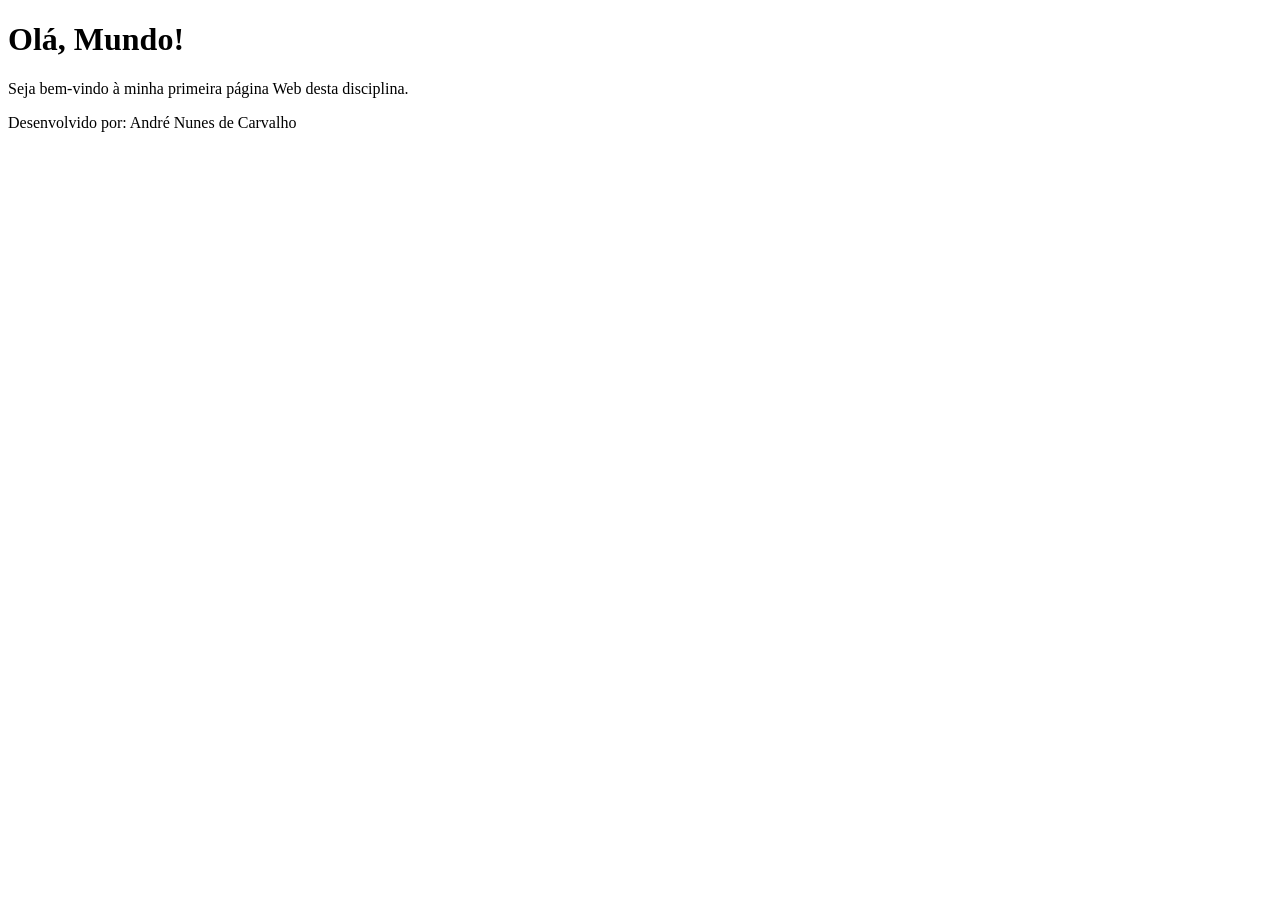
==== index.html @ 7419716b "Add files via upload" ====
<!DOCTYPE html>
<html lang="pt-BR">
<head>
    <meta charset="UTF-8">
    <title>Atividade 1 - Programação Web</title>
</head>
<body>
    <h1>Olá, Mundo!</h1>
    <p>Seja bem-vindo à minha primeira página Web desta disciplina.</p>
    <p>Desenvolvido por: André Nunes de Carvalho</p>
</body>
</html>
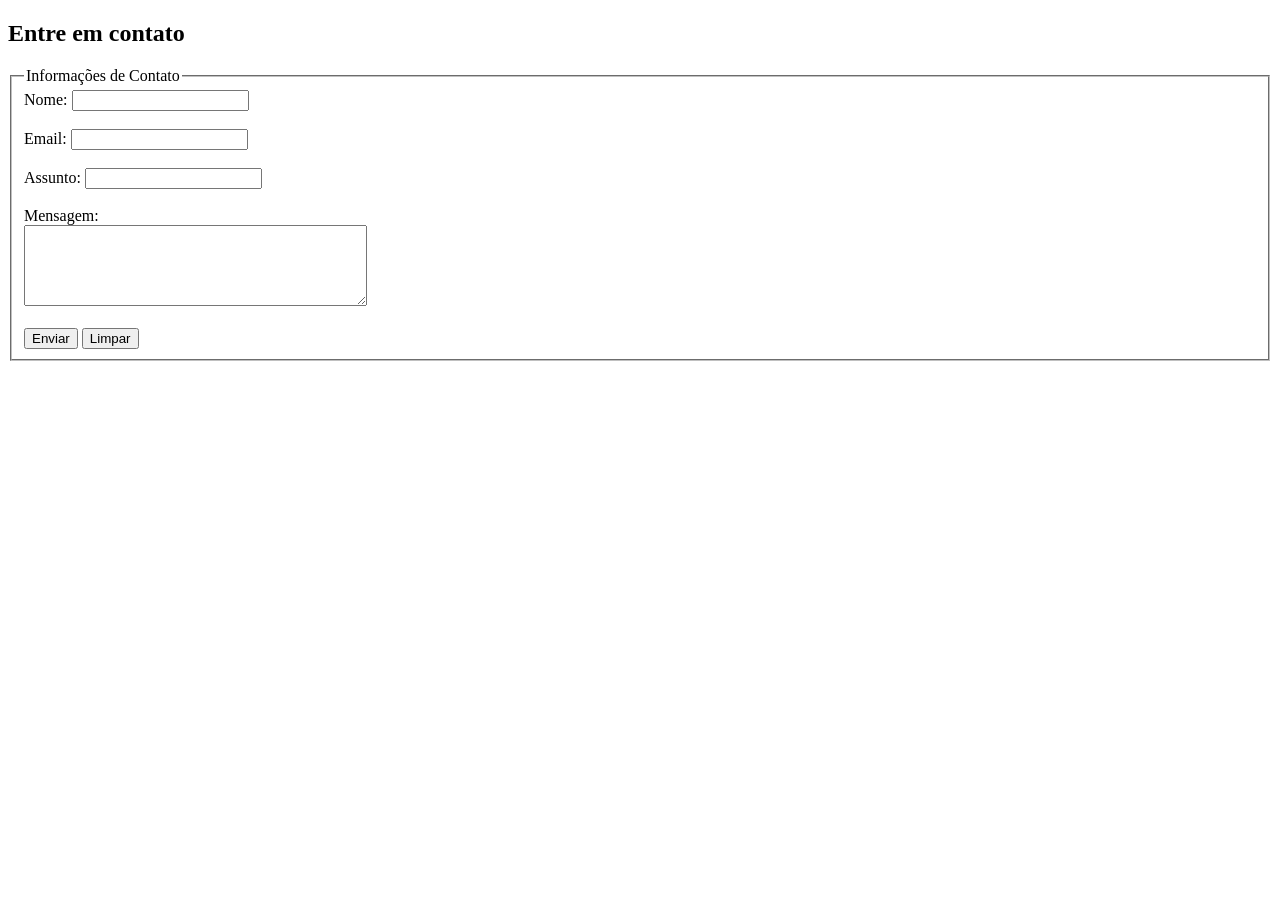
==== commit 2019197a: "Add files via upload "Atualiza index.html com a secção de contacto"" ====
--- a/index.html
+++ b/index.html
@@ -2,11 +2,41 @@
 <html lang="pt-BR">
 <head>
     <meta charset="UTF-8">
-    <title>Atividade 1 - Programação Web</title>
+    <meta name="viewport" content="width=device-width, initial-scale=1.0">
+    <title>Página Pessoal - Contato</title>
 </head>
 <body>
-    <h1>Olá, Mundo!</h1>
-    <p>Seja bem-vindo à minha primeira página Web desta disciplina.</p>
-    <p>Desenvolvido por: André Nunes de Carvalho</p>
+
+    <section>
+        <h2>Entre em contato</h2>
+
+        <form>
+            <fieldset>
+                <legend>Informações de Contato</legend>
+
+                <label for="nome">Nome:</label>
+                <input type="text" id="nome" name="nome">
+                <br><br>
+
+                <label for="email">Email:</label>
+                <input type="email" id="email" name="email" required>
+                <br><br>
+
+                <label for="assunto">Assunto:</label>
+                <input type="text" id="assunto" name="assunto">
+                <br><br>
+
+                <label for="mensagem">Mensagem:</label>
+                <br>
+                <textarea id="mensagem" name="mensagem" rows="5" cols="40"></textarea>
+                <br><br>
+
+                <button type="submit">Enviar</button>
+                <button type="reset">Limpar</button>
+
+            </fieldset>
+        </form>
+    </section>
+
 </body>
 </html>
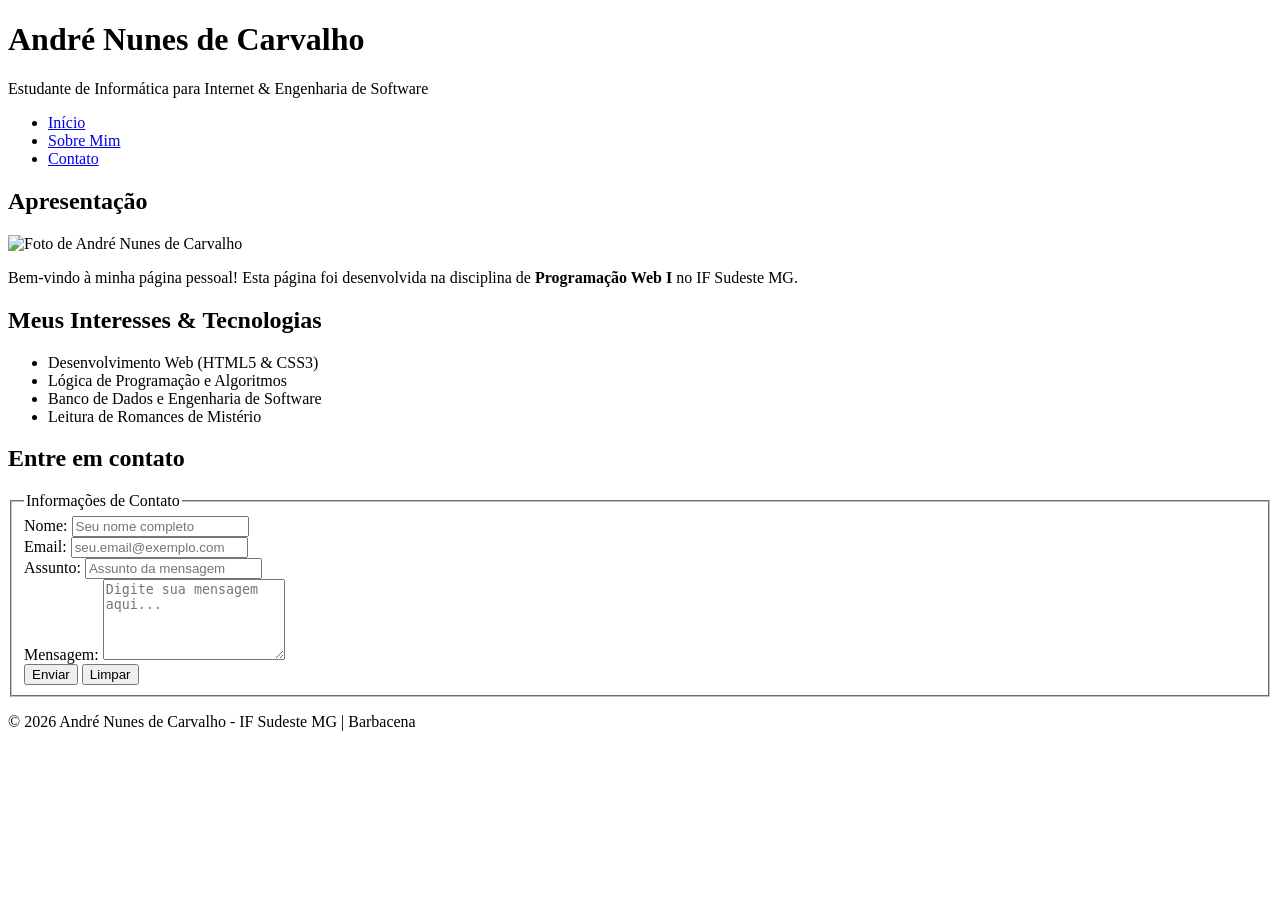
==== commit a9b0141d: "Update index.html" ====
--- a/index.html
+++ b/index.html
@@ -3,40 +3,89 @@
 <head>
     <meta charset="UTF-8">
     <meta name="viewport" content="width=device-width, initial-scale=1.0">
-    <title>Página Pessoal - Contato</title>
+    <title>Página Pessoal - André Nunes de Carvalho</title>
+    <!-- Requisito 1: Vinculação da folha de estilos externa -->
+    <link rel="stylesheet" href="css/style.css">
 </head>
 <body>
 
-    <section>
-        <h2>Entre em contato</h2>
+    <!-- Requisito 2 e 7: Cabeçalho e Navegação -->
+    <header id="cabecalho-principal">
+        <h1>André Nunes de Carvalho</h1>
+        <p class="subtitulo-cabecalho">Estudante de Informática para Internet & Engenharia de Software</p>
+        <nav class="menu-navegacao">
+            <ul>
+                <li><a href="index.html" class="ativo">Início</a></li>
+                <li><a href="sobre.html">Sobre Mim</a></li>
+                <li><a href="#contato">Contato</a></li>
+            </ul>
+        </nav>
+    </header>
 
-        <form>
-            <fieldset>
-                <legend>Informações de Contato</legend>
+    <!-- Conteúdo Principal -->
+    <main class="conteudo-principal">
 
-                <label for="nome">Nome:</label>
-                <input type="text" id="nome" name="nome">
-                <br><br>
+        <!-- Requisito 3 e 4: Apresentação com Imagem e Texto -->
+        <section class="secao-cartao">
+            <h2>Apresentação</h2>
+            <img src="img/foto.jpg" alt="Foto de André Nunes de Carvalho" class="foto-perfil">
+            <p>Bem-vindo à minha página pessoal! Esta página foi desenvolvida na disciplina de <strong>Programação Web I</strong> no IF Sudeste MG.</p>
+        </section>
 
-                <label for="email">Email:</label>
-                <input type="email" id="email" name="email" required>
-                <br><br>
+        <!-- Requisito 3: Lista de Interesses -->
+        <section class="secao-cartao">
+            <h2>Meus Interesses & Tecnologias</h2>
+            <ul class="lista-interesses">
+                <li>Desenvolvimento Web (HTML5 & CSS3)</li>
+                <li>Lógica de Programação e Algoritmos</li>
+                <li>Banco de Dados e Engenharia de Software</li>
+                <li>Leitura de Romances de Mistério</li>
+            </ul>
+        </section>
 
-                <label for="assunto">Assunto:</label>
-                <input type="text" id="assunto" name="assunto">
-                <br><br>
+        <!-- Requisito 5: Formulário de Contato com FIELDSET e LEGEND (Seu código adaptado) -->
+        <section id="contato" class="secao-cartao secao-formulario">
+            <h2>Entre em contato</h2>
 
-                <label for="mensagem">Mensagem:</label>
-                <br>
-                <textarea id="mensagem" name="mensagem" rows="5" cols="40"></textarea>
-                <br><br>
+            <form action="#" method="post">
+                <fieldset>
+                    <legend>Informações de Contato</legend>
 
-                <button type="submit">Enviar</button>
-                <button type="reset">Limpar</button>
+                    <div class="campo-grupo">
+                        <label for="nome">Nome:</label>
+                        <input type="text" id="nome" name="nome" placeholder="Seu nome completo">
+                    </div>
 
-            </fieldset>
-        </form>
-    </section>
+                    <div class="campo-grupo">
+                        <label for="email">Email:</label>
+                        <input type="email" id="email" name="email" placeholder="seu.email@exemplo.com" required>
+                    </div>
+
+                    <div class="campo-grupo">
+                        <label for="assunto">Assunto:</label>
+                        <input type="text" id="assunto" name="assunto" placeholder="Assunto da mensagem">
+                    </div>
+
+                    <div class="campo-grupo">
+                        <label for="mensagem">Mensagem:</label>
+                        <textarea id="mensagem" name="mensagem" rows="5" placeholder="Digite sua mensagem aqui..."></textarea>
+                    </div>
+
+                    <div class="botoes-grupo">
+                        <button type="submit" class="btn btn-enviar">Enviar</button>
+                        <button type="reset" class="btn btn-limpar">Limpar</button>
+                    </div>
+
+                </fieldset>
+            </form>
+        </section>
+
+    </main>
+
+    <!-- Requisito 7: Rodapé -->
+    <footer id="rodape-principal">
+        <p>&copy; 2026 André Nunes de Carvalho - IF Sudeste MG | Barbacena</p>
+    </footer>
 
 </body>
-</html>+</html>
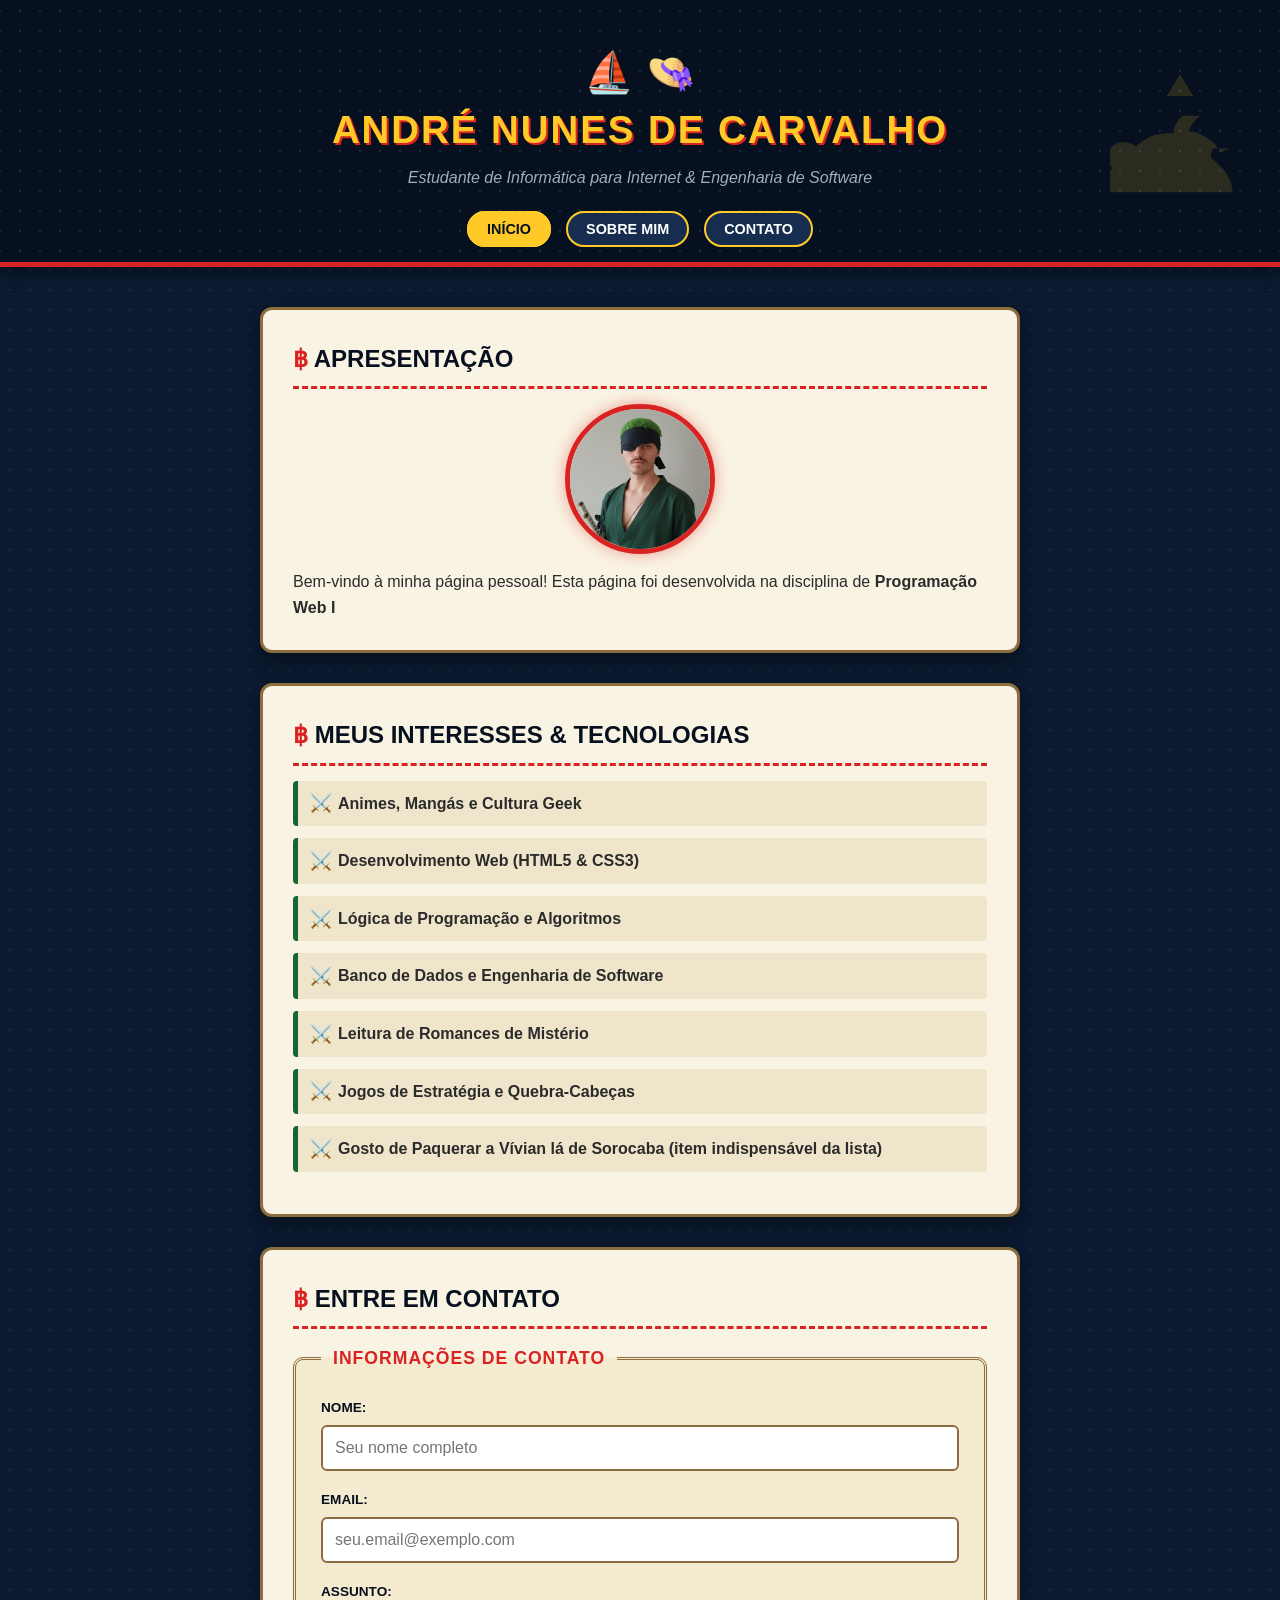
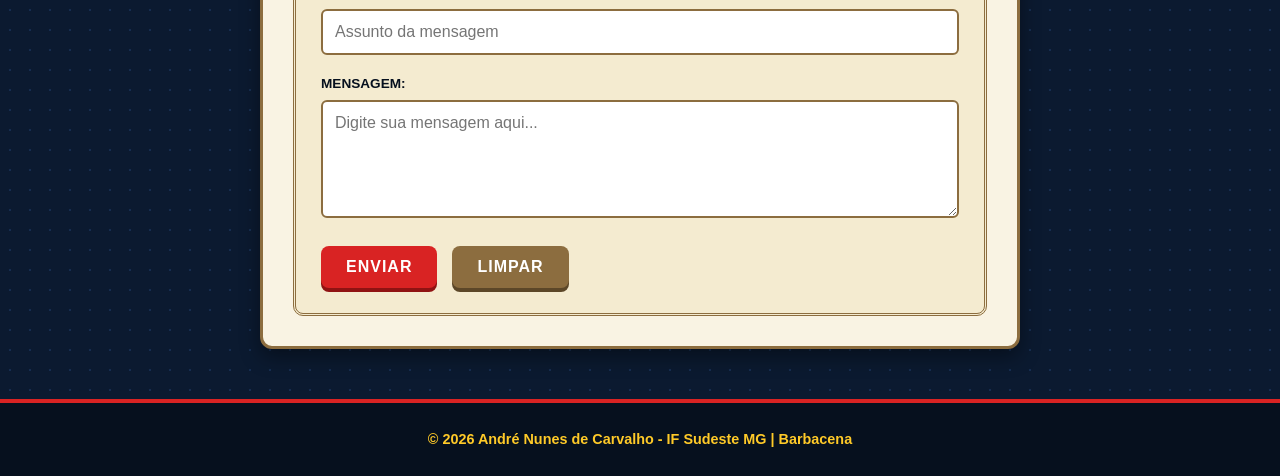
==== commit f2a3f011: "Add files via upload estilização CSS externa One Piece e página sobre.html" ====
--- a/index.html
+++ b/index.html
@@ -28,18 +28,21 @@
         <!-- Requisito 3 e 4: Apresentação com Imagem e Texto -->
         <section class="secao-cartao">
             <h2>Apresentação</h2>
-            <img src="img/foto.jpg" alt="Foto de André Nunes de Carvalho" class="foto-perfil">
-            <p>Bem-vindo à minha página pessoal! Esta página foi desenvolvida na disciplina de <strong>Programação Web I</strong> no IF Sudeste MG.</p>
+            <img src="img/foto.jpeg" alt="Foto de André Nunes de Carvalho" class="foto-perfil">
+            <p>Bem-vindo à minha página pessoal! Esta página foi desenvolvida na disciplina de <strong>Programação Web I</strong></p>
         </section>
 
         <!-- Requisito 3: Lista de Interesses -->
         <section class="secao-cartao">
             <h2>Meus Interesses & Tecnologias</h2>
             <ul class="lista-interesses">
+                <li>Animes, Mangás e Cultura Geek</li>
                 <li>Desenvolvimento Web (HTML5 & CSS3)</li>
                 <li>Lógica de Programação e Algoritmos</li>
                 <li>Banco de Dados e Engenharia de Software</li>
                 <li>Leitura de Romances de Mistério</li>
+                <li>Jogos de Estratégia e Quebra-Cabeças</li>
+                <li>Gosto de Paquerar a Vívian lá de Sorocaba (item indispensável da lista)</li>
             </ul>
         </section>
 
@@ -88,4 +91,4 @@
     </footer>
 
 </body>
-</html>
+</html>
--- a/css/style.css
+++ b/css/style.css
@@ -0,0 +1,298 @@
+/* ==========================================================================
+   1. RESET UNIVERSAL E BOX MODEL
+   ========================================================================== */
+* {
+  box-sizing: border-box;
+  margin: 0;
+  padding: 0;
+}
+
+@import url('https://fonts.googleapis.com/css2?family=Montserrat:wght@400;700;900&display=swap');
+
+/* ==========================================================================
+   2. ESTILOS GERAIS DA PÁGINA (ESTILO GRAND LINE)
+   ========================================================================== */
+body {
+  font-family: 'Montserrat', Arial, sans-serif;
+  background-color: #0b1a30;
+  background-image: radial-gradient(#162d50 1px, transparent 1px);
+  background-size: 20px 20px;
+  color: #2b2b2b;
+  line-height: 1.6;
+}
+
+/* ==========================================================================
+   3. CABEÇALHO COM O CHAPÉU DE PALHA DO LUFFY E O NAVIO
+   ========================================================================== */
+#cabecalho-principal {
+  background-color: #06101e;
+  background-image: 
+    url('data:image/svg+xml;utf8,<svg xmlns="http://www.w3.org/2000/svg" viewBox="0 0 64 64" fill="%23ffca28" opacity="0.15"><path d="M56 40c-2 0-4 1-5 2-3-5-8-9-15-10 1-3 3-5 5-7h-8c-2 2-4 5-4 8-1 0-2 0-3 0-5 0-10 2-14 6-2-1-4-2-6-2-4 0-7 3-7 7 0 2 1 4 2 5-3 3-5 7-5 11h60c0-6-4-11-9-15-1 0-1-3 0-5zM32 6l-6 10h12L32 6z"/></svg>'),
+    radial-gradient(#162d50 1px, transparent 1px);
+  background-repeat: no-repeat, repeat;
+  background-position: right 30px center, center;
+  background-size: 140px auto, 20px 20px;
+  color: #ffffff;
+  text-align: center;
+  padding: 40px 20px 20px 20px;
+  border-bottom: 5px solid #d92323;
+  box-shadow: 0 4px 15px rgba(0, 0, 0, 0.5);
+  position: relative;
+}
+
+/* Ícone do Chapéu de Palha e Navio navegando */
+#cabecalho-principal::before {
+  content: "⛵ 👒";
+  font-size: 2.5rem;
+  display: block;
+  margin-bottom: -5px;
+  animation: navegar 4s ease-in-out infinite alternate;
+}
+
+@keyframes navegar {
+  0% { transform: translateY(0) rotate(-2deg); }
+  100% { transform: translateY(-8px) rotate(3deg); }
+}
+
+#cabecalho-principal h1 {
+  font-size: 2.4rem;
+  font-weight: 900;
+  color: #ffca28;
+  text-transform: uppercase;
+  letter-spacing: 2px;
+  text-shadow: 2px 2px 0px #d92323;
+  margin-bottom: 5px;
+}
+
+.subtitulo-cabecalho {
+  font-size: 1rem;
+  color: #a0aec0;
+  margin-bottom: 25px;
+  font-style: italic;
+}
+
+/* Links do Menu com :hover */
+.menu-navegacao ul {
+  list-style: none;
+  display: flex;
+  justify-content: center;
+  gap: 15px;
+  flex-wrap: wrap;
+}
+
+.menu-navegacao a {
+  color: #ffffff;
+  text-decoration: none;
+  font-weight: 700;
+  text-transform: uppercase;
+  font-size: 0.9rem;
+  padding: 8px 18px;
+  border-radius: 20px;
+  background-color: #162d50;
+  border: 2px solid #ffca28;
+  transition: all 0.3s ease;
+}
+
+.menu-navegacao a:hover {
+  background-color: #d92323;
+  color: #ffffff;
+  border-color: #ffffff;
+  transform: translateY(-3px);
+  box-shadow: 0 4px 10px rgba(217, 35, 35, 0.5);
+}
+
+.menu-navegacao a.ativo {
+  background-color: #ffca28;
+  color: #06101e;
+}
+
+/* ==========================================================================
+   4. CARTÕES EM ESTILO PERGAMINHO
+   ========================================================================== */
+.conteudo-principal {
+  max-width: 800px;
+  margin: 40px auto;
+  padding: 0 20px;
+}
+
+.secao-cartao {
+  background-color: #f9f3e3;
+  border: 3px solid #8c6d3f;
+  border-radius: 12px;
+  padding: 30px;
+  margin-bottom: 30px;
+  box-shadow: 0 8px 20px rgba(0, 0, 0, 0.4);
+  position: relative;
+}
+
+.secao-cartao h2 {
+  color: #06101e;
+  font-size: 1.5rem;
+  font-weight: 900;
+  text-transform: uppercase;
+  margin-bottom: 15px;
+  border-bottom: 3px dashed #d92323;
+  padding-bottom: 8px;
+}
+
+/* Símbolo de Berries (฿) antes dos títulos */
+.secao-cartao h2::before {
+  content: "฿ ";
+  color: #d92323;
+  font-weight: 900;
+}
+
+/* ==========================================================================
+   5. FOTO DO PERFIL COM ESTILO CARTAZ "WANTED"
+   ========================================================================== */
+.foto-perfil {
+  width: 150px;
+  height: 150px;
+  object-fit: cover;
+  border: 5px solid #d92323;
+  border-radius: 50%;
+  display: block;
+  margin: 0 auto 15px auto;
+  box-shadow: 0 0 15px rgba(217, 35, 35, 0.4);
+  transition: transform 0.3s ease;
+}
+
+.foto-perfil:hover {
+  transform: scale(1.08) rotate(4deg);
+}
+
+/* ==========================================================================
+   6. LISTA DE INTERESSES COM KATANAS DO ZORO (⚔️)
+   ========================================================================== */
+.lista-interesses {
+  list-style: none;
+  padding-left: 0;
+}
+
+.lista-interesses li {
+  margin-bottom: 12px;
+  padding: 10px 15px 10px 40px;
+  background-color: #efe5cb;
+  border-left: 5px solid #166534; /* Verde Zoro */
+  border-radius: 4px;
+  font-weight: 700;
+  color: #2b2b2b;
+  position: relative;
+}
+
+/* Espadas cruzadas antes de cada item da lista */
+.lista-interesses li::before {
+  content: "⚔️";
+  position: absolute;
+  left: 12px;
+  top: 50%;
+  transform: translateY(-50%);
+  font-size: 1.1rem;
+}
+
+/* ==========================================================================
+   7. FORMULÁRIO DE CONTATO - CAIXA DE RECOMPENSA
+   ========================================================================== */
+fieldset {
+  border: 3px double #8c6d3f;
+  border-radius: 10px;
+  padding: 25px;
+  background-color: #f4ebd0;
+}
+
+legend {
+  font-weight: 900;
+  color: #d92323;
+  text-transform: uppercase;
+  padding: 0 12px;
+  font-size: 1.1rem;
+  letter-spacing: 1px;
+}
+
+.campo-grupo {
+  margin-bottom: 18px;
+}
+
+.campo-grupo label {
+  display: block;
+  font-weight: 700;
+  margin-bottom: 6px;
+  color: #06101e;
+  text-transform: uppercase;
+  font-size: 0.85rem;
+}
+
+.campo-grupo input,
+.campo-grupo textarea {
+  width: 100%;
+  padding: 12px;
+  border: 2px solid #8c6d3f;
+  border-radius: 6px;
+  font-size: 1rem;
+  font-family: inherit;
+  background-color: #ffffff;
+  transition: border-color 0.3s ease;
+}
+
+.campo-grupo input:focus,
+.campo-grupo textarea:focus {
+  outline: none;
+  border-color: #d92323;
+  box-shadow: 0 0 8px rgba(217, 35, 35, 0.3);
+}
+
+.botoes-grupo {
+  display: flex;
+  gap: 15px;
+  margin-top: 20px;
+}
+
+.btn {
+  padding: 12px 25px;
+  font-size: 1rem;
+  font-weight: 900;
+  text-transform: uppercase;
+  border: none;
+  border-radius: 8px;
+  cursor: pointer;
+  transition: all 0.3s ease;
+  letter-spacing: 1px;
+}
+
+.btn-enviar {
+  background-color: #d92323;
+  color: #ffffff;
+  box-shadow: 0 4px 0px #901313;
+}
+
+.btn-enviar:hover {
+  background-color: #ffca28;
+  color: #06101e;
+  box-shadow: 0 4px 0px #c79a00;
+  transform: translateY(-2px);
+}
+
+.btn-limpar {
+  background-color: #8c6d3f;
+  color: #ffffff;
+  box-shadow: 0 4px 0px #5c4728;
+}
+
+.btn-limpar:hover {
+  background-color: #a6834c;
+  transform: translateY(-2px);
+}
+
+/* ==========================================================================
+   8. RODAPÉ DA TRIPULAÇÃO
+   ========================================================================== */
+#rodape-principal {
+  background-color: #06101e;
+  color: #ffca28;
+  text-align: center;
+  padding: 25px;
+  font-size: 0.9rem;
+  font-weight: bold;
+  border-top: 4px solid #d92323;
+  margin-top: 50px;
+}
